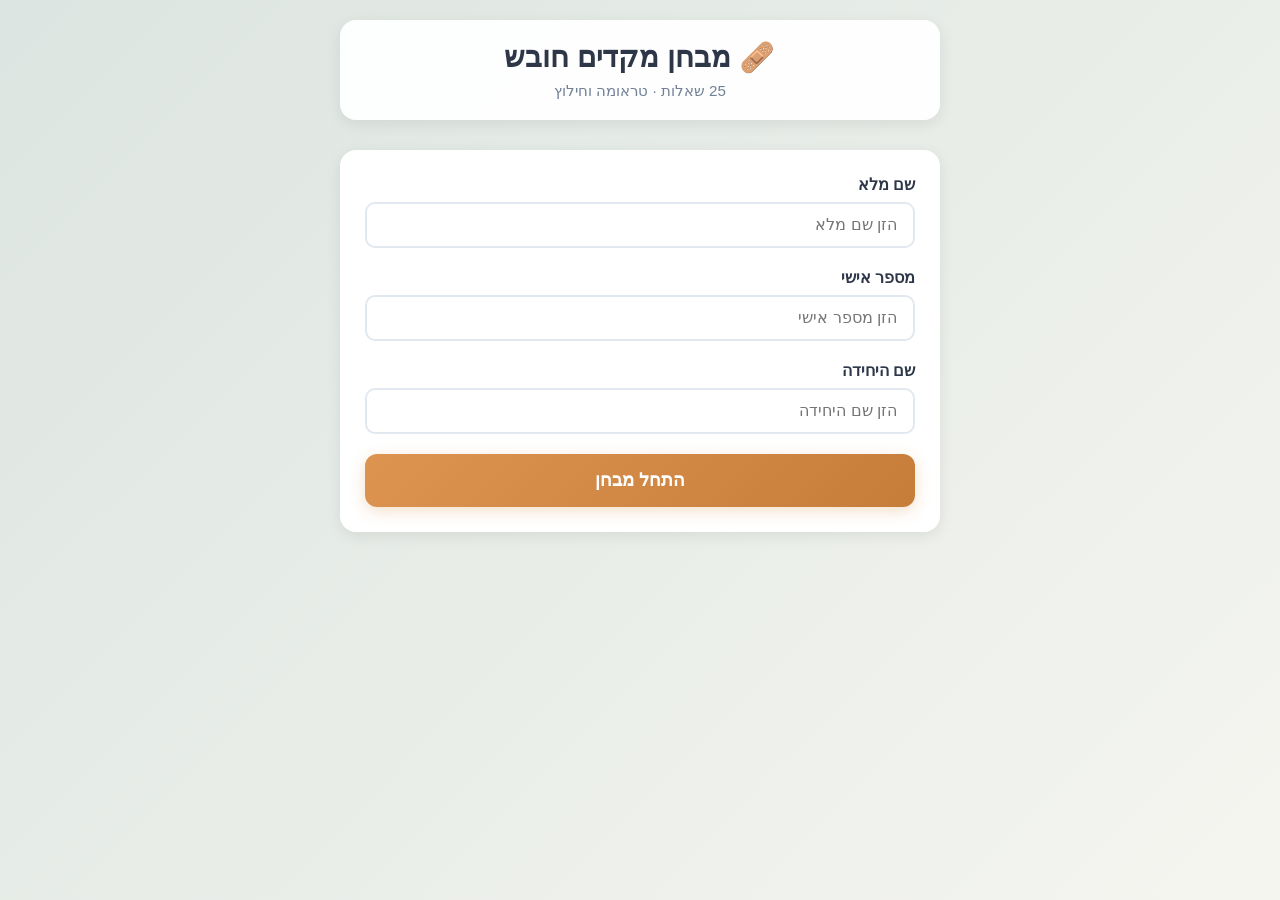
==== exam-hovesh-1.html @ 0d0296bc "Add files via upload" ====
<!DOCTYPE html>
<html lang="he" dir="rtl">
<head>
    <meta charset="UTF-8">
    <meta name="viewport" content="width=device-width, initial-scale=1.0, maximum-scale=1.0, user-scalable=no">

    <!-- Security Headers -->
    <meta http-equiv="X-Frame-Options" content="DENY">
    <meta http-equiv="X-Content-Type-Options" content="nosniff">
    <meta http-equiv="Referrer-Policy" content="strict-origin-when-cross-origin">
    <meta http-equiv="Permissions-Policy" content="geolocation=(), microphone=(), camera=()">
    <meta http-equiv="Content-Security-Policy" content="default-src 'self'; script-src 'self' 'unsafe-inline' https://script.google.com https://script.googleusercontent.com; style-src 'self' 'unsafe-inline' https://fonts.googleapis.com; font-src 'self' https://fonts.gstatic.com; img-src 'self' data: https:; connect-src 'self' https://*.google.com https://*.googleusercontent.com https://script.google.com https://script.googleusercontent.com;">

    <title>מבחן מקדים חובש</title>
    
    <link href="https://fonts.googleapis.com/css2?family=Rubik:wght@400;500;600;700&display=swap" rel="stylesheet">
    
    <style>
        * {
            margin: 0;
            padding: 0;
            box-sizing: border-box;
        }

        body {
            font-family: 'Rubik', sans-serif;
            background: linear-gradient(135deg, #DCE5E1 0%, #f5f5f0 100%);
            min-height: 100vh;
            direction: rtl;
            padding: 20px 16px 40px;
        }

        .container {
            max-width: 600px;
            margin: 0 auto;
        }

        .header {
            text-align: center;
            margin-bottom: 30px;
            padding: 20px;
            background: rgba(255, 255, 255, 0.95);
            border-radius: 16px;
            box-shadow: 0 4px 15px rgba(0, 0, 0, 0.08);
        }

        .header h1 {
            font-size: 1.8rem;
            color: #2d3748;
            margin-bottom: 8px;
        }

        .header p {
            color: #718096;
            font-size: 0.95rem;
        }

        .info-form {
            background: white;
            padding: 25px;
            border-radius: 16px;
            box-shadow: 0 4px 15px rgba(0, 0, 0, 0.08);
            margin-bottom: 20px;
        }

        .form-group {
            margin-bottom: 20px;
        }

        .form-group label {
            display: block;
            font-weight: 600;
            color: #2d3748;
            margin-bottom: 8px;
        }

        .form-group input {
            width: 100%;
            padding: 12px 16px;
            border: 2px solid #e2e8f0;
            border-radius: 10px;
            font-family: 'Rubik', sans-serif;
            font-size: 1rem;
            transition: all 0.3s ease;
        }

        .form-group input:focus {
            outline: none;
            border-color: #DC9450;
        }

        .start-btn {
            width: 100%;
            padding: 16px;
            background: linear-gradient(135deg, #DC9450 0%, #c77d3a 100%);
            color: white;
            border: none;
            border-radius: 12px;
            font-family: 'Rubik', sans-serif;
            font-size: 1.1rem;
            font-weight: 600;
            cursor: pointer;
            box-shadow: 0 4px 15px rgba(220, 148, 80, 0.3);
            transition: all 0.3s ease;
        }

        .start-btn:active:not(:disabled) {
            transform: scale(0.98);
        }

        .start-btn:disabled {
            background: #ccc;
            cursor: not-allowed;
            opacity: 0.7;
        }

        .loading {
            text-align: center;
            padding: 40px;
            color: #718096;
        }

        .loading-spinner {
            display: inline-block;
            width: 40px;
            height: 40px;
            border: 4px solid #f3f3f3;
            border-top: 4px solid #DC9450;
            border-radius: 50%;
            animation: spin 1s linear infinite;
            margin-bottom: 15px;
        }

        @keyframes spin {
            0% { transform: rotate(0deg); }
            100% { transform: rotate(360deg); }
        }

        .question-card {
            background: white;
            padding: 25px;
            border-radius: 16px;
            box-shadow: 0 4px 15px rgba(0, 0, 0, 0.08);
            margin-bottom: 20px;
            transition: all 0.3s ease;
        }

        .question-card.submitted {
            pointer-events: none;
        }

        .question-number {
            color: #DC9450;
            font-weight: 700;
            font-size: 0.9rem;
            margin-bottom: 12px;
        }

        .question-text {
            font-size: 1.1rem;
            font-weight: 600;
            color: #2d3748;
            margin-bottom: 8px;
            line-height: 1.6;
        }

        .question-tag {
            font-size: 0.7rem;
            color: #a0aec0;
            font-weight: 500;
            text-align: right;
            margin-bottom: 16px;
            letter-spacing: 0.5px;
        }

        .answer-option {
            background: #f7fafc;
            padding: 16px;
            border-radius: 12px;
            margin-bottom: 12px;
            cursor: pointer;
            border: 2px solid transparent;
            transition: all 0.3s ease;
        }

        .answer-option:active {
            transform: scale(0.98);
        }

        .answer-option.selected {
            background: rgba(220, 148, 80, 0.1);
            border-color: #DC9450;
        }

        .answer-option.correct {
            background: rgba(16, 185, 129, 0.15);
            border-color: #10b981;
            border-width: 3px;
        }

        .answer-option.incorrect {
            background: rgba(239, 68, 68, 0.15);
            border-color: #ef4444;
            border-width: 3px;
        }

        .answer-option input {
            margin-left: 12px;
        }

        .answer-option label {
            cursor: pointer;
            display: flex;
            align-items: center;
            font-size: 1rem;
        }

        .submit-btn {
            width: 100%;
            padding: 18px;
            background: linear-gradient(135deg, #10b981 0%, #059669 100%);
            color: white;
            border: none;
            border-radius: 12px;
            font-family: 'Rubik', sans-serif;
            font-size: 1.2rem;
            font-weight: 700;
            cursor: pointer;
            box-shadow: 0 4px 15px rgba(16, 185, 129, 0.3);
            transition: all 0.3s ease;
            margin-top: 20px;
            display: flex;
            align-items: center;
            justify-content: center;
            gap: 10px;
        }

        .submit-btn:active:not(:disabled) {
            transform: scale(0.98);
        }

        .submit-btn:disabled {
            background: #ccc;
            cursor: not-allowed;
            opacity: 0.7;
        }

        .submit-btn.success {
            background: linear-gradient(135deg, #10b981 0%, #059669 100%);
        }

        .btn-spinner {
            width: 20px;
            height: 20px;
            border: 3px solid rgba(255, 255, 255, 0.3);
            border-top: 3px solid white;
            border-radius: 50%;
            animation: spin 0.8s linear infinite;
        }

        @keyframes spin {
            0% { transform: rotate(0deg); }
            100% { transform: rotate(360deg); }
        }

        .progress-bar {
            background: white;
            padding: 15px 20px;
            border-radius: 12px;
            box-shadow: 0 2px 10px rgba(0, 0, 0, 0.06);
            margin-bottom: 20px;
            position: sticky;
            top: 20px;
            z-index: 100;
            display: flex;
            align-items: center;
            gap: 15px;
        }

        .back-home-btn {
            background: rgba(220, 148, 80, 0.15);
            border: 2px solid #DC9450;
            padding: 8px 16px;
            border-radius: 10px;
            font-family: 'Rubik', sans-serif;
            font-size: 0.9rem;
            font-weight: 600;
            color: #DC9450;
            cursor: pointer;
            transition: all 0.3s ease;
            white-space: nowrap;
            display: none;
        }

        .back-home-btn:active {
            transform: scale(0.95);
            background: rgba(220, 148, 80, 0.25);
        }

        .back-home-btn.show {
            display: block;
        }

        .progress-info {
            flex: 1;
            min-width: 0;
        }

        .progress-text {
            font-size: 0.9rem;
            color: #718096;
            margin-bottom: 8px;
        }

        .progress-fill {
            height: 8px;
            background: #e2e8f0;
            border-radius: 10px;
            overflow: hidden;
        }

        .progress-fill-bar {
            height: 100%;
            background: linear-gradient(135deg, #DC9450 0%, #c77d3a 100%);
            transition: width 0.3s ease;
        }

        .success-message {
            background: white;
            padding: 40px 25px;
            border-radius: 16px;
            box-shadow: 0 4px 15px rgba(0, 0, 0, 0.08);
            text-align: center;
        }

        .success-icon {
            font-size: 4rem;
            margin-bottom: 20px;
        }

        .success-message h2 {
            color: #2d3748;
            font-size: 1.6rem;
            margin-bottom: 10px;
        }

        .success-message p {
            color: #718096;
            font-size: 1rem;
            margin-bottom: 25px;
        }

        .home-link {
            display: inline-block;
            padding: 14px 30px;
            background: #DC9450;
            color: white;
            text-decoration: none;
            border-radius: 10px;
            font-weight: 600;
        }

        #exam-form { display: none; }
        #success-screen { display: none; }
    </style>
</head>
<body>
    <div class="container">
        <!-- מסך פרטים אישיים -->
        <div id="info-screen">
            <div class="header">
                <h1>🩹 מבחן מקדים חובש</h1>
                <p>25 שאלות · טראומה וחילוץ</p>
            </div>

            <div class="info-form">
                <div class="form-group">
                    <label>שם מלא</label>
                    <input type="text" id="student-name" placeholder="הזן שם מלא">
                </div>

                <div class="form-group">
                    <label>מספר אישי</label>
                    <input type="text" id="student-id" placeholder="הזן מספר אישי">
                </div>

                <div class="form-group">
                    <label>שם היחידה</label>
                    <input type="text" id="student-unit" placeholder="הזן שם היחידה">
                </div>

                <button class="start-btn" id="start-btn" onclick="startExam()">התחל מבחן</button>
            </div>
        </div>

        <!-- מסך המבחן -->
        <div id="exam-form">
            <div class="progress-bar">
                <button class="back-home-btn" id="back-home-btn" onclick="goHome()">🏠 חזור לתפריט</button>
                <div class="progress-info">
                    <div class="progress-text">התקדמות: <span id="progress-num">0/25</span></div>
                    <div class="progress-fill">
                        <div class="progress-fill-bar" id="progress-bar"></div>
                    </div>
                </div>
            </div>

            <div id="questions-container"></div>

            <button class="submit-btn" id="submit-btn" onclick="submitExam()" disabled>
                <span id="submit-text">שלח מבחן (ענה על כל השאלות)</span>
            </button>
        </div>

        <!-- מסך הצלחה -->
        <div id="success-screen"></div>

        <!-- מסך טעינה -->
        <div id="loading-screen" class="loading" style="display: none;">
            <div class="loading-spinner"></div>
            <p>טוען שאלות...</p>
        </div>
    </div>

    <script>
        // ⚙️ קונפיגורציה למבחן - מבחן פתיחה חובש
        const EXAM_CONFIG = {
            name: 'מבחן פתיחה חובש',
            sheet: 'exam_hovesh_1'
        };

        // 🔗 Apps Script URLs
        const SCRIPT_URL = 'https://script.google.com/macros/s/AKfycbyBNcJzP2AIhXbVwYj-oDLmw_w0EPfPIqEuaX_rIsNj1ElMBgd30Fw2EHQ7hHubIIEw8g/exec?sheet=' + EXAM_CONFIG.sheet;
        const RESULTS_URL = 'https://script.google.com/macros/s/AKfycbzQ-px5HcK3nivAJwrHoRTDinTH7XthjXQQ5RQCiyi2nsL9GMnbZ-US_xljbTF7WmAe/exec';

        // 🔗 Apps Script URL לסטטיסטיקות (קובץ נפרד)
        const STATISTICS_URL = 'https://script.google.com/macros/s/AKfycbwId2JjtTY3swtq80B8MUsJ_CrPQPzWKHL5l1zj8cAX2185dc9r4o-aClPRKOeGXuVUSQ/exec';

        let examQuestions = [];
        let answers = {};

        // פונקציה לערבוב מערך (Fisher-Yates shuffle)
        function shuffleArray(array) {
            const arr = [...array];
            for (let i = arr.length - 1; i > 0; i--) {
                const j = Math.floor(Math.random() * (i + 1));
                [arr[i], arr[j]] = [arr[j], arr[i]];
            }
            return arr;
        }

        // פונקציה לערבוב תשובות בכל שאלה
        function shuffleAnswers(questions) {
            return questions.map(q => {
                // יצירת מערך של התשובות עם האינדקס המקורי
                const answers = [
                    { text: q.answer1, originalIndex: 1 },
                    { text: q.answer2, originalIndex: 2 },
                    { text: q.answer3, originalIndex: 3 },
                    { text: q.answer4, originalIndex: 4 }
                ];

                // ערבוב התשובות
                const shuffledAnswers = shuffleArray(answers);

                // מציאת האינדקס החדש של התשובה הנכונה
                const newCorrectIndex = shuffledAnswers.findIndex(
                    a => a.originalIndex === q.correct
                ) + 1;

                return {
                    ...q,
                    answer1: shuffledAnswers[0].text,
                    answer2: shuffledAnswers[1].text,
                    answer3: shuffledAnswers[2].text,
                    answer4: shuffledAnswers[3].text,
                    correct: newCorrectIndex
                };
            });
        }

        // טעינת שאלות מ-Google Sheets דרך Apps Script
        async function loadQuestions() {
            try {
                console.log('📡 טוען שאלות מ-' + EXAM_CONFIG.sheet);
                const response = await fetch(SCRIPT_URL);
                const data = await response.json();

                if (!data.success) {
                    throw new Error(data.error || 'שגיאה בטעינת נתונים');
                }

                examQuestions = data.questions.filter(q =>
                    q.question &&
                    q.question.toString().trim() !== '' &&
                    q.topic &&
                    q.difficulty
                );

                console.log('✅ נטענו ' + examQuestions.length + ' שאלות מהגיליון');

                if (examQuestions.length !== 25) {
                    throw new Error(`נדרשות בדיוק 25 שאלות בגיליון, נמצאו ${examQuestions.length}`);
                }

                // ערבוב תשובות ושאלות
                examQuestions = shuffleAnswers(examQuestions);
                examQuestions = shuffleArray(examQuestions);

                console.log('🔀 השאלות והתשובות עורבבו');
            } catch (error) {
                console.error('❌ שגיאה בטעינת שאלות:', error);
                throw error;
            }
        }


        // התחלת מבחן
        async function startExam() {
            const name = document.getElementById('student-name').value.trim();
            const id = document.getElementById('student-id').value.trim();
            const unit = document.getElementById('student-unit').value.trim();

            if (!name || !id || !unit) {
                alert('אנא מלא את כל השדות');
                return;
            }

            // השבתת כפתור ההתחלה
            const startBtn = document.getElementById('start-btn');
            startBtn.disabled = true;
            startBtn.textContent = 'טוען שאלות...';

            try {
                await loadQuestions();
                displayQuestions();

                // מעבר למסך המבחן
                document.getElementById('info-screen').style.display = 'none';
                document.getElementById('exam-form').style.display = 'block';
            } catch (error) {
                console.error('שגיאה:', error);
                alert('שגיאה בטעינת המבחן: ' + error.message);
                
                // החזרת הכפתור למצב תקין
                startBtn.disabled = false;
                startBtn.textContent = 'התחל מבחן';
            }
        }

        // הצגת שאלות
        function displayQuestions() {
            const container = document.getElementById('questions-container');
            container.innerHTML = '';

            examQuestions.forEach((q, index) => {
                const card = document.createElement('div');
                card.className = 'question-card';

                // המרת difficulty לאות (Easy → E, Medium → M, Hard → H)
                const difficultyTag = q.difficulty ? q.difficulty.charAt(0).toUpperCase() : '';
                // המרת topic לאות (trauma → T, rescue → R)
                const topicTag = q.topic === 'trauma' ? 'T' : 'R';

                card.innerHTML = `
                    <div class="question-number">שאלה ${index + 1} מתוך 25</div>
                    <div class="question-text">${q.question}</div>
                    <div class="question-tag">${topicTag} | ${difficultyTag}</div>

                    <div class="answer-option" onclick="selectAnswer(${index}, 1)">
                        <label>
                            <input type="radio" name="q${index}" value="1">
                            ${q.answer1}
                        </label>
                    </div>

                    <div class="answer-option" onclick="selectAnswer(${index}, 2)">
                        <label>
                            <input type="radio" name="q${index}" value="2">
                            ${q.answer2}
                        </label>
                    </div>

                    <div class="answer-option" onclick="selectAnswer(${index}, 3)">
                        <label>
                            <input type="radio" name="q${index}" value="3">
                            ${q.answer3}
                        </label>
                    </div>

                    <div class="answer-option" onclick="selectAnswer(${index}, 4)">
                        <label>
                            <input type="radio" name="q${index}" value="4">
                            ${q.answer4}
                        </label>
                    </div>
                `;
                container.appendChild(card);
            });
        }

        // בחירת תשובה
        function selectAnswer(questionIndex, answerNum) {
            answers[questionIndex] = answerNum;
            
            const card = document.querySelectorAll('.question-card')[questionIndex];
            card.querySelectorAll('.answer-option').forEach(opt => {
                opt.classList.remove('selected');
            });
            card.querySelectorAll('.answer-option')[answerNum - 1].classList.add('selected');
            card.querySelector(`input[value="${answerNum}"]`).checked = true;

            updateProgress();
        }

        // עדכון פרוגרס
        function updateProgress() {
            const answered = Object.keys(answers).length;
            document.getElementById('progress-num').textContent = `${answered}/25`;
            document.getElementById('progress-bar').style.width = `${(answered / 25) * 100}%`;

            // הפעלה/השבתה של כפתור השליחה
            const submitBtn = document.getElementById('submit-btn');
            const submitText = document.getElementById('submit-text');

            if (answered === 25) {
                submitBtn.disabled = false;
                submitText.textContent = 'שלח מבחן';
            } else {
                submitBtn.disabled = true;
                submitText.textContent = `שלח מבחן (${25 - answered} שאלות נותרו)`;
            }
        }

        // שליחת מבחן
        async function submitExam() {
            // בדיקה שענה על כל השאלות
            if (Object.keys(answers).length < 25) {
                // מציאת השאלה הראשונה שלא נענתה
                for (let i = 0; i < 25; i++) {
                    if (!answers[i]) {
                        const cards = document.querySelectorAll('.question-card');
                        const unansweredCard = cards[i];
                        
                        // גלילה לשאלה
                        unansweredCard.scrollIntoView({ behavior: 'smooth', block: 'center' });
                        
                        // הדגשה זמנית
                        unansweredCard.style.border = '3px solid #ef4444';
                        unansweredCard.style.boxShadow = '0 0 20px rgba(239, 68, 68, 0.5)';
                        
                        setTimeout(() => {
                            unansweredCard.style.border = '';
                            unansweredCard.style.boxShadow = '0 4px 15px rgba(0, 0, 0, 0.08)';
                        }, 2000);
                        
                        alert(`אנא ענה על שאלה ${i + 1} לפני שליחת המבחן`);
                        return;
                    }
                }
            }

            // השבתת כפתור השליחה והוספת אנימציית טעינה
            const submitBtn = document.getElementById('submit-btn');
            const submitText = document.getElementById('submit-text');
            submitBtn.disabled = true;
            submitText.innerHTML = '<div class="btn-spinner"></div> שולח מבחן...';

            // חישוב ציון לפי topic
            let traumaCorrect = 0;
            let rescueCorrect = 0;
            let traumaTotal = 0;
            let rescueTotal = 0;

            examQuestions.forEach((q, index) => {
                if (q.topic === 'trauma') {
                    traumaTotal++;
                    if (answers[index] === q.correct) traumaCorrect++;
                } else if (q.topic === 'rescue') {
                    rescueTotal++;
                    if (answers[index] === q.correct) rescueCorrect++;
                }
            });

            const traumaScore = traumaTotal > 0 ? Math.round((traumaCorrect / traumaTotal) * 100) : 0;
            const rescueScore = rescueTotal > 0 ? Math.round((rescueCorrect / rescueTotal) * 100) : 0;
            const totalScore = Math.round(((traumaCorrect + rescueCorrect) / 25) * 100);

            console.log(`📊 טראומה: ${traumaCorrect}/${traumaTotal} (${traumaScore}%) | חילוץ: ${rescueCorrect}/${rescueTotal} (${rescueScore}%)`);

            // שליחה ל-Google Sheets - תוצאות אישיות
            const data = {
                timestamp: new Date().toLocaleString('he-IL', {
                    timeZone: 'Asia/Jerusalem',
                    year: 'numeric',
                    month: '2-digit',
                    day: '2-digit',
                    hour: '2-digit',
                    minute: '2-digit'
                }),
                name: document.getElementById('student-name').value,
                id: document.getElementById('student-id').value,
                unit: document.getElementById('student-unit').value,
                exam: EXAM_CONFIG.name,
                traumaScore: traumaScore,
                rescueScore: rescueScore,
                totalScore: totalScore,
                score: (traumaCorrect + rescueCorrect),
                total: 25
            };

            console.log('📤 נתונים שנשלחים ל-RESULTS_URL:', JSON.stringify(data, null, 2));
            console.log('🔗 RESULTS_URL:', RESULTS_URL);

            // הכנת נתוני סטטיסטיקות אנונימיים
            const statistics = examQuestions.map((q, index) => ({
                exam_name: EXAM_CONFIG.name,
                question_text: q.question,
                topic: q.topic,
                difficulty: q.difficulty,
                is_correct: answers[index] === q.correct
            }));

            try {
                // שליחת תוצאות אישיות
                await fetch(RESULTS_URL, {
                    method: 'POST',
                    mode: 'no-cors',
                    headers: {
                        'Content-Type': 'application/json'
                    },
                    body: JSON.stringify(data)
                });

                // שליחת סטטיסטיקות אנונימיות לקובץ נפרד
                await fetch(STATISTICS_URL, {
                    method: 'POST',
                    mode: 'no-cors',
                    headers: {
                        'Content-Type': 'application/json'
                    },
                    body: JSON.stringify({ statistics: statistics })
                });

                console.log('✅ המבחן והסטטיסטיקות נשלחו בהצלחה ל-Google Sheets');

                // הצגת תשובות נכונות ושגויות
                try {
                    showResults();
                } catch (resultsError) {
                    console.error('שגיאה בהצגת תוצאות:', resultsError);
                }

                // הצגת כפתור חזור לתפריט
                document.getElementById('back-home-btn').classList.add('show');

                // שינוי הכפתור להצלחה
                submitBtn.classList.add('success');
                submitText.innerHTML = '✓ המבחן הוגש בהצלחה! - ניתן לראות את התוצאות כעת';

                // גלילה לראש הדף
                window.scrollTo({ top: 0, behavior: 'smooth' });

            } catch (error) {
                console.error('שגיאה בשליחה:', error);
                alert('שגיאה בשליחת המבחן. אנא נסה שנית.');

                // החזרת הכפתור למצב תקין
                submitBtn.disabled = false;
                submitText.textContent = 'שלח מבחן';
            }
        }

        // הצגת תוצאות
        function showResults() {
            const cards = document.querySelectorAll('.question-card');
            console.log(`📊 מציג תוצאות עבור ${examQuestions.length} שאלות`);

            examQuestions.forEach((q, index) => {
                try {
                    const card = cards[index];
                    if (!card) {
                        console.error(`❌ לא נמצאה כרטיסייה עבור שאלה ${index + 1}`);
                        return;
                    }

                    card.classList.add('submitted');

                    const options = card.querySelectorAll('.answer-option');
                    if (options.length < 4) {
                        console.error(`❌ לא נמצאו מספיק אפשרויות עבור שאלה ${index + 1}`);
                        return;
                    }

                    const userAnswer = answers[index];
                    const correctAnswer = q.correct;

                    // סימון התשובה של המשתמש
                    if (userAnswer) {
                        if (userAnswer === correctAnswer) {
                            options[userAnswer - 1].classList.add('correct');
                        } else {
                            options[userAnswer - 1].classList.add('incorrect');
                            // סימון התשובה הנכונה גם
                            options[correctAnswer - 1].classList.add('correct');
                        }
                    } else {
                        // אם לא ענה - רק סימון התשובה הנכונה
                        options[correctAnswer - 1].classList.add('correct');
                    }

                    console.log(`✓ שאלה ${index + 1}: תשובת משתמש=${userAnswer}, תשובה נכונה=${correctAnswer}`);
                } catch (error) {
                    console.error(`❌ שגיאה בשאלה ${index + 1}:`, error);
                }
            });

            console.log('✅ סיום הצגת תוצאות');
        }

        function goHome() {
            window.location.href = 'index.html';
        }
    </script>
</body>
</html>
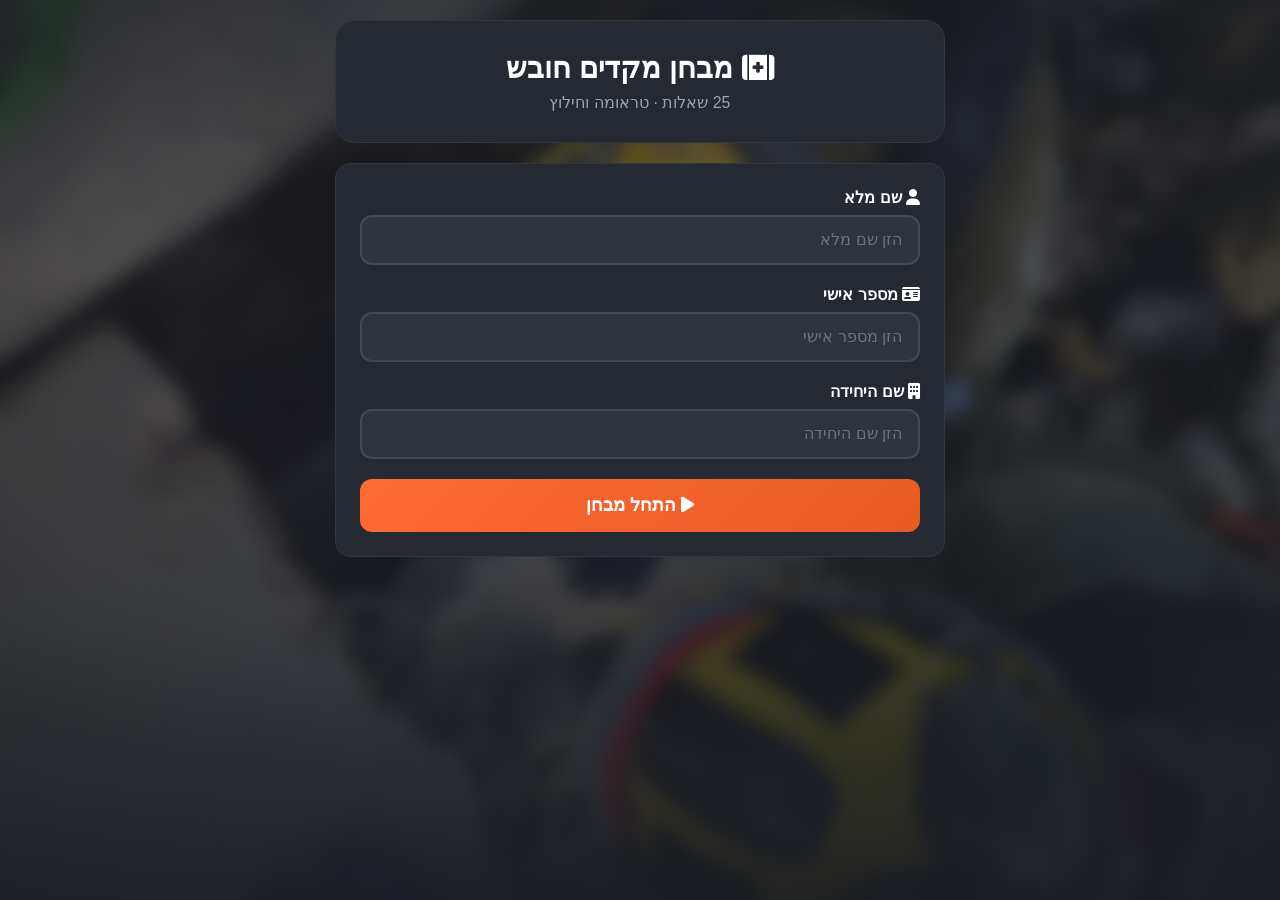
==== commit 6c6d20f2: "Add files via upload" ====
--- a/exam-hovesh-1.html
+++ b/exam-hovesh-1.html
@@ -3,230 +3,283 @@
 <head>
     <meta charset="UTF-8">
     <meta name="viewport" content="width=device-width, initial-scale=1.0, maximum-scale=1.0, user-scalable=no">
-
-    <!-- Security Headers -->
+    <meta name="apple-mobile-web-app-capable" content="yes">
+    <meta name="mobile-web-app-capable" content="yes">
+
     <meta http-equiv="X-Frame-Options" content="DENY">
     <meta http-equiv="X-Content-Type-Options" content="nosniff">
     <meta http-equiv="Referrer-Policy" content="strict-origin-when-cross-origin">
     <meta http-equiv="Permissions-Policy" content="geolocation=(), microphone=(), camera=()">
-    <meta http-equiv="Content-Security-Policy" content="default-src 'self'; script-src 'self' 'unsafe-inline' https://script.google.com https://script.googleusercontent.com; style-src 'self' 'unsafe-inline' https://fonts.googleapis.com; font-src 'self' https://fonts.gstatic.com; img-src 'self' data: https:; connect-src 'self' https://*.google.com https://*.googleusercontent.com https://script.google.com https://script.googleusercontent.com;">
-
-    <title>מבחן מקדים חובש</title>
-    
-    <link href="https://fonts.googleapis.com/css2?family=Rubik:wght@400;500;600;700&display=swap" rel="stylesheet">
-    
+    <meta http-equiv="Content-Security-Policy" content="default-src 'self'; script-src 'self' 'unsafe-inline' https://script.google.com https://script.googleusercontent.com; style-src 'self' 'unsafe-inline' https://fonts.googleapis.com https://cdnjs.cloudflare.com; font-src 'self' https://fonts.gstatic.com https://cdnjs.cloudflare.com; img-src 'self' data: https:; connect-src 'self' https://*.google.com https://*.googleusercontent.com https://script.google.com https://script.googleusercontent.com;">
+
+    <!-- Description & Icons -->
+    <meta name="description" content="מערכת למידה רפואית - מדור רפואה, פיקוד העורף">
+    <link rel="icon" type="image/png" href="Assets/logo1.PNG">
+    <link rel="apple-touch-icon" href="Assets/logo1.PNG">
+    <meta name="theme-color" content="#1a1d23">
+    <meta name="apple-mobile-web-app-title" content="מדור רפואה">
+
+    <title>מבחן מקדים חובש | מדור רפואה</title>
+
+    <link rel="preconnect" href="https://fonts.googleapis.com">
+    <link rel="preconnect" href="https://fonts.gstatic.com" crossorigin>
+    <link href="https://fonts.googleapis.com/css2?family=Heebo:wght@400;500;600;700;800;900&display=swap" rel="stylesheet">
+    <link rel="stylesheet" href="https://cdnjs.cloudflare.com/ajax/libs/font-awesome/6.4.0/css/all.min.css" crossorigin="anonymous" referrerpolicy="no-referrer">
+
+    <!-- Theme System -->
+    <link rel="stylesheet" href="theme.css">
+    <script src="theme.js"></script>
+
     <style>
-        * {
-            margin: 0;
-            padding: 0;
-            box-sizing: border-box;
-        }
+        :root {
+            --orange-primary: #FF6B35;
+            --orange-bright: #FF8C42;
+            --orange-dark: #E85A24;
+            --orange-glow: rgba(255, 107, 53, 0.4);
+            --charcoal: #1a1d23;
+            --charcoal-light: #252931;
+            --charcoal-lighter: #2f343d;
+            --text-primary: #ffffff;
+            --text-secondary: #9ca3af;
+            --text-muted: #6b7280;
+            --border-subtle: rgba(255, 255, 255, 0.06);
+            --border-light: rgba(255, 255, 255, 0.1);
+            --success: #10b981;
+            --error: #ef4444;
+        }
+
+        * { margin: 0; padding: 0; box-sizing: border-box; -webkit-tap-highlight-color: transparent; }
 
         body {
-            font-family: 'Rubik', sans-serif;
-            background: linear-gradient(135deg, #DCE5E1 0%, #f5f5f0 100%);
+            font-family: 'Heebo', sans-serif;
+            background: var(--charcoal);
             min-height: 100vh;
             direction: rtl;
-            padding: 20px 16px 40px;
-        }
-
-        .container {
-            max-width: 600px;
-            margin: 0 auto;
-        }
-
-        .header {
+            overflow-x: hidden;
+            color: var(--text-primary);
+        }
+
+        .bg-image { position: fixed; inset: 0; background: url('Assets/background.JPEG') center center / cover no-repeat; z-index: 0; }
+        .bg-overlay { position: fixed; inset: 0; background: linear-gradient(180deg, rgba(26, 29, 35, 0.75) 0%, rgba(26, 29, 35, 0.65) 30%, rgba(26, 29, 35, 0.8) 70%, rgba(26, 29, 35, 0.95) 100%), linear-gradient(135deg, rgba(255, 107, 53, 0.08) 0%, transparent 50%); z-index: 1; }
+        .bg-vignette { position: fixed; inset: 0; background: radial-gradient(ellipse at center, transparent 40%, rgba(26, 29, 35, 0.6) 100%); z-index: 2; pointer-events: none; }
+
+        .main-container { position: relative; z-index: 10; min-height: 100vh; max-width: 650px; margin: 0 auto; padding: 20px; }
+
+        /* Info Screen */
+        .info-header {
             text-align: center;
-            margin-bottom: 30px;
-            padding: 20px;
-            background: rgba(255, 255, 255, 0.95);
+            padding: 30px 20px;
+            background: var(--charcoal-light);
+            border: 1px solid var(--border-subtle);
+            border-radius: 20px;
+            margin-bottom: 20px;
+            animation: fadeSlideUp 0.5s ease-out;
+        }
+
+        .info-header h1 {
+            font-size: 1.8rem;
+            font-weight: 800;
+            color: var(--text-primary);
+            margin-bottom: 8px;
+        }
+
+        .info-header p {
+            color: var(--text-secondary);
+            font-size: 1rem;
+        }
+
+        .info-form {
+            background: var(--charcoal-light);
+            border: 1px solid var(--border-subtle);
             border-radius: 16px;
-            box-shadow: 0 4px 15px rgba(0, 0, 0, 0.08);
-        }
-
-        .header h1 {
-            font-size: 1.8rem;
-            color: #2d3748;
-            margin-bottom: 8px;
-        }
-
-        .header p {
-            color: #718096;
-            font-size: 0.95rem;
-        }
-
-        .info-form {
-            background: white;
-            padding: 25px;
-            border-radius: 16px;
-            box-shadow: 0 4px 15px rgba(0, 0, 0, 0.08);
-            margin-bottom: 20px;
-        }
-
-        .form-group {
-            margin-bottom: 20px;
-        }
+            padding: 24px;
+            animation: fadeSlideUp 0.5s ease-out 0.1s backwards;
+        }
+
+        .form-group { margin-bottom: 20px; }
 
         .form-group label {
             display: block;
             font-weight: 600;
-            color: #2d3748;
+            color: var(--text-primary);
             margin-bottom: 8px;
         }
 
         .form-group input {
             width: 100%;
-            padding: 12px 16px;
-            border: 2px solid #e2e8f0;
-            border-radius: 10px;
-            font-family: 'Rubik', sans-serif;
+            padding: 14px 16px;
+            background: var(--charcoal-lighter);
+            border: 2px solid var(--border-light);
+            border-radius: 12px;
+            font-family: 'Heebo', sans-serif;
             font-size: 1rem;
+            color: var(--text-primary);
             transition: all 0.3s ease;
         }
 
-        .form-group input:focus {
-            outline: none;
-            border-color: #DC9450;
-        }
+        .form-group input::placeholder { color: var(--text-muted); }
+        .form-group input:focus { outline: none; border-color: var(--orange-primary); }
 
         .start-btn {
             width: 100%;
             padding: 16px;
-            background: linear-gradient(135deg, #DC9450 0%, #c77d3a 100%);
+            background: linear-gradient(135deg, var(--orange-primary), var(--orange-dark));
             color: white;
             border: none;
             border-radius: 12px;
-            font-family: 'Rubik', sans-serif;
+            font-family: 'Heebo', sans-serif;
             font-size: 1.1rem;
+            font-weight: 700;
+            cursor: pointer;
+            transition: all 0.3s ease;
+        }
+
+        .start-btn:hover { transform: translateY(-2px); box-shadow: 0 10px 30px var(--orange-glow); }
+        .start-btn:disabled { background: var(--charcoal-lighter); cursor: not-allowed; opacity: 0.6; }
+
+        /* Progress Bar */
+        .progress-section {
+            background: var(--charcoal-light);
+            border: 1px solid var(--border-subtle);
+            border-radius: 14px;
+            padding: 16px 20px;
+            margin-bottom: 20px;
+            position: sticky;
+            top: 10px;
+            z-index: 100;
+            backdrop-filter: blur(10px);
+            display: flex;
+            align-items: center;
+            gap: 15px;
+        }
+
+        .back-home-btn {
+            background: rgba(255, 107, 53, 0.15);
+            border: 2px solid var(--orange-primary);
+            padding: 8px 14px;
+            border-radius: 10px;
+            font-family: 'Heebo', sans-serif;
+            font-size: 0.85rem;
             font-weight: 600;
+            color: var(--orange-primary);
             cursor: pointer;
-            box-shadow: 0 4px 15px rgba(220, 148, 80, 0.3);
             transition: all 0.3s ease;
-        }
-
-        .start-btn:active:not(:disabled) {
-            transform: scale(0.98);
-        }
-
-        .start-btn:disabled {
-            background: #ccc;
-            cursor: not-allowed;
-            opacity: 0.7;
-        }
-
-        .loading {
-            text-align: center;
-            padding: 40px;
-            color: #718096;
-        }
-
-        .loading-spinner {
-            display: inline-block;
-            width: 40px;
-            height: 40px;
-            border: 4px solid #f3f3f3;
-            border-top: 4px solid #DC9450;
-            border-radius: 50%;
-            animation: spin 1s linear infinite;
-            margin-bottom: 15px;
-        }
-
-        @keyframes spin {
-            0% { transform: rotate(0deg); }
-            100% { transform: rotate(360deg); }
-        }
-
+            white-space: nowrap;
+            display: none;
+        }
+
+        .back-home-btn.show { display: flex; align-items: center; gap: 6px; }
+        .back-home-btn:hover { background: rgba(255, 107, 53, 0.25); }
+
+        .progress-info { flex: 1; min-width: 0; }
+        .progress-text { font-size: 0.9rem; color: var(--text-secondary); margin-bottom: 8px; }
+        .progress-text span { color: var(--orange-primary); font-weight: 600; }
+
+        .progress-fill {
+            height: 8px;
+            background: var(--charcoal-lighter);
+            border-radius: 10px;
+            overflow: hidden;
+        }
+
+        .progress-fill-bar {
+            height: 100%;
+            background: linear-gradient(90deg, var(--orange-primary), var(--orange-bright));
+            border-radius: 10px;
+            transition: width 0.3s ease;
+            box-shadow: 0 0 10px var(--orange-glow);
+        }
+
+        /* Question Card */
         .question-card {
-            background: white;
-            padding: 25px;
+            background: var(--charcoal-light);
+            border: 1px solid var(--border-subtle);
             border-radius: 16px;
-            box-shadow: 0 4px 15px rgba(0, 0, 0, 0.08);
-            margin-bottom: 20px;
+            padding: 24px;
+            margin-bottom: 16px;
             transition: all 0.3s ease;
-        }
-
-        .question-card.submitted {
-            pointer-events: none;
-        }
+            animation: fadeSlideUp 0.4s ease-out backwards;
+        }
+
+        .question-card.submitted { pointer-events: none; }
 
         .question-number {
-            color: #DC9450;
+            color: var(--orange-primary);
             font-weight: 700;
-            font-size: 0.9rem;
+            font-size: 0.85rem;
             margin-bottom: 12px;
+            text-transform: uppercase;
+            letter-spacing: 1px;
         }
 
         .question-text {
             font-size: 1.1rem;
             font-weight: 600;
-            color: #2d3748;
+            color: var(--text-primary);
             margin-bottom: 8px;
             line-height: 1.6;
         }
 
         .question-tag {
             font-size: 0.7rem;
-            color: #a0aec0;
+            color: var(--text-muted);
             font-weight: 500;
-            text-align: right;
             margin-bottom: 16px;
             letter-spacing: 0.5px;
         }
 
         .answer-option {
-            background: #f7fafc;
-            padding: 16px;
+            background: var(--charcoal-lighter);
+            padding: 14px 16px;
             border-radius: 12px;
-            margin-bottom: 12px;
+            margin-bottom: 10px;
             cursor: pointer;
-            border: 2px solid transparent;
+            border: 2px solid var(--border-light);
             transition: all 0.3s ease;
         }
 
-        .answer-option:active {
-            transform: scale(0.98);
-        }
+        .answer-option:hover { border-color: var(--orange-primary); background: rgba(255, 107, 53, 0.1); }
+        .answer-option:active { transform: scale(0.98); }
 
         .answer-option.selected {
-            background: rgba(220, 148, 80, 0.1);
-            border-color: #DC9450;
+            background: rgba(255, 107, 53, 0.15);
+            border-color: var(--orange-primary);
         }
 
         .answer-option.correct {
-            background: rgba(16, 185, 129, 0.15);
-            border-color: #10b981;
+            background: rgba(16, 185, 129, 0.2);
+            border-color: var(--success);
             border-width: 3px;
         }
 
         .answer-option.incorrect {
-            background: rgba(239, 68, 68, 0.15);
-            border-color: #ef4444;
+            background: rgba(239, 68, 68, 0.2);
+            border-color: var(--error);
             border-width: 3px;
         }
 
-        .answer-option input {
-            margin-left: 12px;
-        }
+        .answer-option input { margin-left: 10px; accent-color: var(--orange-primary); }
 
         .answer-option label {
             cursor: pointer;
             display: flex;
             align-items: center;
-            font-size: 1rem;
-        }
-
+            font-size: 0.95rem;
+            color: var(--text-primary);
+        }
+
+        /* Submit Button */
         .submit-btn {
             width: 100%;
             padding: 18px;
-            background: linear-gradient(135deg, #10b981 0%, #059669 100%);
+            background: linear-gradient(135deg, var(--success), #059669);
             color: white;
             border: none;
-            border-radius: 12px;
-            font-family: 'Rubik', sans-serif;
-            font-size: 1.2rem;
+            border-radius: 14px;
+            font-family: 'Heebo', sans-serif;
+            font-size: 1.15rem;
             font-weight: 700;
             cursor: pointer;
-            box-shadow: 0 4px 15px rgba(16, 185, 129, 0.3);
             transition: all 0.3s ease;
             margin-top: 20px;
             display: flex;
@@ -235,168 +288,97 @@
             gap: 10px;
         }
 
-        .submit-btn:active:not(:disabled) {
-            transform: scale(0.98);
-        }
-
-        .submit-btn:disabled {
-            background: #ccc;
-            cursor: not-allowed;
-            opacity: 0.7;
-        }
-
-        .submit-btn.success {
-            background: linear-gradient(135deg, #10b981 0%, #059669 100%);
-        }
+        .submit-btn:hover:not(:disabled) { transform: translateY(-2px); box-shadow: 0 10px 30px rgba(16, 185, 129, 0.3); }
+        .submit-btn:disabled { background: var(--charcoal-lighter); cursor: not-allowed; opacity: 0.6; }
+        .submit-btn.success { background: linear-gradient(135deg, var(--success), #059669); }
 
         .btn-spinner {
-            width: 20px;
-            height: 20px;
+            width: 20px; height: 20px;
             border: 3px solid rgba(255, 255, 255, 0.3);
             border-top: 3px solid white;
             border-radius: 50%;
             animation: spin 0.8s linear infinite;
         }
 
-        @keyframes spin {
-            0% { transform: rotate(0deg); }
-            100% { transform: rotate(360deg); }
-        }
-
-        .progress-bar {
-            background: white;
-            padding: 15px 20px;
-            border-radius: 12px;
-            box-shadow: 0 2px 10px rgba(0, 0, 0, 0.06);
-            margin-bottom: 20px;
-            position: sticky;
-            top: 20px;
-            z-index: 100;
-            display: flex;
-            align-items: center;
-            gap: 15px;
-        }
-
-        .back-home-btn {
-            background: rgba(220, 148, 80, 0.15);
-            border: 2px solid #DC9450;
-            padding: 8px 16px;
-            border-radius: 10px;
-            font-family: 'Rubik', sans-serif;
-            font-size: 0.9rem;
-            font-weight: 600;
-            color: #DC9450;
-            cursor: pointer;
-            transition: all 0.3s ease;
-            white-space: nowrap;
-            display: none;
-        }
-
-        .back-home-btn:active {
-            transform: scale(0.95);
-            background: rgba(220, 148, 80, 0.25);
-        }
-
-        .back-home-btn.show {
-            display: block;
-        }
-
-        .progress-info {
-            flex: 1;
-            min-width: 0;
-        }
-
-        .progress-text {
-            font-size: 0.9rem;
-            color: #718096;
-            margin-bottom: 8px;
-        }
-
-        .progress-fill {
-            height: 8px;
-            background: #e2e8f0;
-            border-radius: 10px;
-            overflow: hidden;
-        }
-
-        .progress-fill-bar {
-            height: 100%;
-            background: linear-gradient(135deg, #DC9450 0%, #c77d3a 100%);
-            transition: width 0.3s ease;
-        }
-
-        .success-message {
-            background: white;
-            padding: 40px 25px;
-            border-radius: 16px;
-            box-shadow: 0 4px 15px rgba(0, 0, 0, 0.08);
+        /* Loading Screen */
+        .loading-screen {
             text-align: center;
-        }
-
-        .success-icon {
-            font-size: 4rem;
-            margin-bottom: 20px;
-        }
-
-        .success-message h2 {
-            color: #2d3748;
-            font-size: 1.6rem;
-            margin-bottom: 10px;
-        }
-
-        .success-message p {
-            color: #718096;
-            font-size: 1rem;
-            margin-bottom: 25px;
-        }
-
-        .home-link {
-            display: inline-block;
-            padding: 14px 30px;
-            background: #DC9450;
-            color: white;
-            text-decoration: none;
-            border-radius: 10px;
-            font-weight: 600;
-        }
+            padding: 60px 20px;
+        }
+
+        .loading-spinner {
+            width: 50px; height: 50px;
+            border: 4px solid var(--charcoal-lighter);
+            border-top: 4px solid var(--orange-primary);
+            border-radius: 50%;
+            animation: spin 1s linear infinite;
+            margin: 0 auto 20px;
+        }
+
+        .loading-text { color: var(--text-secondary); font-size: 1rem; }
+
+        @keyframes spin { 0% { transform: rotate(0deg); } 100% { transform: rotate(360deg); } }
+        @keyframes fadeSlideUp { from { opacity: 0; transform: translateY(20px); } to { opacity: 1; transform: translateY(0); } }
 
         #exam-form { display: none; }
         #success-screen { display: none; }
+
+        @media (max-width: 500px) {
+            .main-container { padding: 16px; }
+            .info-header { padding: 24px 16px; }
+            .info-header h1 { font-size: 1.5rem; }
+            .info-form { padding: 20px; }
+            .question-card { padding: 20px; }
+            .question-text { font-size: 1rem; }
+            .answer-option { padding: 12px 14px; }
+            .progress-section { padding: 12px 16px; }
+        }
     </style>
 </head>
 <body>
-    <div class="container">
-        <!-- מסך פרטים אישיים -->
+    <div class="bg-image"></div>
+    <div class="bg-overlay"></div>
+    <div class="bg-vignette"></div>
+
+    <div class="main-container">
+        <!-- Info Screen -->
         <div id="info-screen">
-            <div class="header">
-                <h1>🩹 מבחן מקדים חובש</h1>
+            <div class="info-header">
+                <h1><i class="fas fa-first-aid"></i> מבחן מקדים חובש</h1>
                 <p>25 שאלות · טראומה וחילוץ</p>
             </div>
 
             <div class="info-form">
                 <div class="form-group">
-                    <label>שם מלא</label>
+                    <label><i class="fas fa-user"></i> שם מלא</label>
                     <input type="text" id="student-name" placeholder="הזן שם מלא">
                 </div>
 
                 <div class="form-group">
-                    <label>מספר אישי</label>
+                    <label><i class="fas fa-id-card"></i> מספר אישי</label>
                     <input type="text" id="student-id" placeholder="הזן מספר אישי">
                 </div>
 
                 <div class="form-group">
-                    <label>שם היחידה</label>
+                    <label><i class="fas fa-building"></i> שם היחידה</label>
                     <input type="text" id="student-unit" placeholder="הזן שם היחידה">
                 </div>
 
-                <button class="start-btn" id="start-btn" onclick="startExam()">התחל מבחן</button>
+                <button class="start-btn" id="start-btn" onclick="startExam()">
+                    <i class="fas fa-play"></i> התחל מבחן
+                </button>
             </div>
         </div>
 
-        <!-- מסך המבחן -->
+        <!-- Exam Screen -->
         <div id="exam-form">
-            <div class="progress-bar">
-                <button class="back-home-btn" id="back-home-btn" onclick="goHome()">🏠 חזור לתפריט</button>
+            <div class="progress-section">
+                <button class="back-home-btn" id="back-home-btn" onclick="goHome()">
+                    <i class="fas fa-home"></i> חזור לתפריט
+                </button>
+                <button class="theme-toggle" id="themeToggle" onclick="ThemeManager.toggle()" title="מצב תצוגה" style="margin-right: auto;">
+                    <i class="fas fa-sun"></i>
+                </button>
                 <div class="progress-info">
                     <div class="progress-text">התקדמות: <span id="progress-num">0/25</span></div>
                     <div class="progress-fill">
@@ -412,34 +394,29 @@
             </button>
         </div>
 
-        <!-- מסך הצלחה -->
+        <!-- Success Screen -->
         <div id="success-screen"></div>
 
-        <!-- מסך טעינה -->
-        <div id="loading-screen" class="loading" style="display: none;">
+        <!-- Loading Screen -->
+        <div id="loading-screen" class="loading-screen" style="display: none;">
             <div class="loading-spinner"></div>
-            <p>טוען שאלות...</p>
+            <p class="loading-text">טוען שאלות...</p>
         </div>
     </div>
 
     <script>
-        // ⚙️ קונפיגורציה למבחן - מבחן פתיחה חובש
         const EXAM_CONFIG = {
             name: 'מבחן פתיחה חובש',
             sheet: 'exam_hovesh_1'
         };
 
-        // 🔗 Apps Script URLs
         const SCRIPT_URL = 'https://script.google.com/macros/s/AKfycbyBNcJzP2AIhXbVwYj-oDLmw_w0EPfPIqEuaX_rIsNj1ElMBgd30Fw2EHQ7hHubIIEw8g/exec?sheet=' + EXAM_CONFIG.sheet;
         const RESULTS_URL = 'https://script.google.com/macros/s/AKfycbzQ-px5HcK3nivAJwrHoRTDinTH7XthjXQQ5RQCiyi2nsL9GMnbZ-US_xljbTF7WmAe/exec';
-
-        // 🔗 Apps Script URL לסטטיסטיקות (קובץ נפרד)
         const STATISTICS_URL = 'https://script.google.com/macros/s/AKfycbwId2JjtTY3swtq80B8MUsJ_CrPQPzWKHL5l1zj8cAX2185dc9r4o-aClPRKOeGXuVUSQ/exec';
 
         let examQuestions = [];
         let answers = {};
 
-        // פונקציה לערבוב מערך (Fisher-Yates shuffle)
         function shuffleArray(array) {
             const arr = [...array];
             for (let i = arr.length - 1; i > 0; i--) {
@@ -449,25 +426,16 @@
             return arr;
         }
 
-        // פונקציה לערבוב תשובות בכל שאלה
         function shuffleAnswers(questions) {
             return questions.map(q => {
-                // יצירת מערך של התשובות עם האינדקס המקורי
                 const answers = [
                     { text: q.answer1, originalIndex: 1 },
                     { text: q.answer2, originalIndex: 2 },
                     { text: q.answer3, originalIndex: 3 },
                     { text: q.answer4, originalIndex: 4 }
                 ];
-
-                // ערבוב התשובות
                 const shuffledAnswers = shuffleArray(answers);
-
-                // מציאת האינדקס החדש של התשובה הנכונה
-                const newCorrectIndex = shuffledAnswers.findIndex(
-                    a => a.originalIndex === q.correct
-                ) + 1;
-
+                const newCorrectIndex = shuffledAnswers.findIndex(a => a.originalIndex === q.correct) + 1;
                 return {
                     ...q,
                     answer1: shuffledAnswers[0].text,
@@ -479,43 +447,30 @@
             });
         }
 
-        // טעינת שאלות מ-Google Sheets דרך Apps Script
         async function loadQuestions() {
             try {
-                console.log('📡 טוען שאלות מ-' + EXAM_CONFIG.sheet);
                 const response = await fetch(SCRIPT_URL);
                 const data = await response.json();
-
-                if (!data.success) {
-                    throw new Error(data.error || 'שגיאה בטעינת נתונים');
+                if (!data.success) throw new Error(data.error || 'Error loading');
+
+                examQuestions = data.questions.filter(q =>
+                    q.question && q.question.toString().trim() !== '' &&
+                    q.topic && q.difficulty && q.correct &&
+                    parseInt(q.correct) >= 1 && parseInt(q.correct) <= 4
+                );
+
+                if (examQuestions.length !== 25) {
+                    throw new Error(`נדרשות בדיוק 25 שאלות, נמצאו ${examQuestions.length}`);
                 }
 
-                examQuestions = data.questions.filter(q =>
-                    q.question &&
-                    q.question.toString().trim() !== '' &&
-                    q.topic &&
-                    q.difficulty
-                );
-
-                console.log('✅ נטענו ' + examQuestions.length + ' שאלות מהגיליון');
-
-                if (examQuestions.length !== 25) {
-                    throw new Error(`נדרשות בדיוק 25 שאלות בגיליון, נמצאו ${examQuestions.length}`);
-                }
-
-                // ערבוב תשובות ושאלות
                 examQuestions = shuffleAnswers(examQuestions);
                 examQuestions = shuffleArray(examQuestions);
-
-                console.log('🔀 השאלות והתשובות עורבבו');
             } catch (error) {
-                console.error('❌ שגיאה בטעינת שאלות:', error);
+                console.error('Error:', error);
                 throw error;
             }
         }
 
-
-        // התחלת מבחן
         async function startExam() {
             const name = document.getElementById('student-name').value.trim();
             const id = document.getElementById('student-id').value.trim();
@@ -526,100 +481,91 @@
                 return;
             }
 
-            // השבתת כפתור ההתחלה
             const startBtn = document.getElementById('start-btn');
             startBtn.disabled = true;
-            startBtn.textContent = 'טוען שאלות...';
+            startBtn.innerHTML = '<i class="fas fa-spinner fa-spin"></i> טוען שאלות...';
 
             try {
                 await loadQuestions();
                 displayQuestions();
-
-                // מעבר למסך המבחן
                 document.getElementById('info-screen').style.display = 'none';
                 document.getElementById('exam-form').style.display = 'block';
             } catch (error) {
-                console.error('שגיאה:', error);
                 alert('שגיאה בטעינת המבחן: ' + error.message);
-                
-                // החזרת הכפתור למצב תקין
                 startBtn.disabled = false;
-                startBtn.textContent = 'התחל מבחן';
+                startBtn.innerHTML = '<i class="fas fa-play"></i> התחל מבחן';
             }
         }
 
-        // הצגת שאלות
         function displayQuestions() {
             const container = document.getElementById('questions-container');
-            container.innerHTML = '';
+            container.textContent = '';
 
             examQuestions.forEach((q, index) => {
                 const card = document.createElement('div');
                 card.className = 'question-card';
-
-                // המרת difficulty לאות (Easy → E, Medium → M, Hard → H)
+                card.style.animationDelay = `${index * 0.05}s`;
+
                 const difficultyTag = q.difficulty ? q.difficulty.charAt(0).toUpperCase() : '';
-                // המרת topic לאות (trauma → T, rescue → R)
                 const topicTag = q.topic === 'trauma' ? 'T' : 'R';
 
-                card.innerHTML = `
-                    <div class="question-number">שאלה ${index + 1} מתוך 25</div>
-                    <div class="question-text">${q.question}</div>
-                    <div class="question-tag">${topicTag} | ${difficultyTag}</div>
-
-                    <div class="answer-option" onclick="selectAnswer(${index}, 1)">
-                        <label>
-                            <input type="radio" name="q${index}" value="1">
-                            ${q.answer1}
-                        </label>
-                    </div>
-
-                    <div class="answer-option" onclick="selectAnswer(${index}, 2)">
-                        <label>
-                            <input type="radio" name="q${index}" value="2">
-                            ${q.answer2}
-                        </label>
-                    </div>
-
-                    <div class="answer-option" onclick="selectAnswer(${index}, 3)">
-                        <label>
-                            <input type="radio" name="q${index}" value="3">
-                            ${q.answer3}
-                        </label>
-                    </div>
-
-                    <div class="answer-option" onclick="selectAnswer(${index}, 4)">
-                        <label>
-                            <input type="radio" name="q${index}" value="4">
-                            ${q.answer4}
-                        </label>
-                    </div>
-                `;
+                // Create elements safely using DOM methods to prevent XSS
+                const questionNumber = document.createElement('div');
+                questionNumber.className = 'question-number';
+                questionNumber.textContent = `שאלה ${index + 1} מתוך 25`;
+
+                const questionText = document.createElement('div');
+                questionText.className = 'question-text';
+                questionText.textContent = q.question;
+
+                const questionTag = document.createElement('div');
+                questionTag.className = 'question-tag';
+                questionTag.textContent = `${topicTag} | ${difficultyTag}`;
+
+                card.appendChild(questionNumber);
+                card.appendChild(questionText);
+                card.appendChild(questionTag);
+
+                // Create answer options safely
+                const answers = [q.answer1, q.answer2, q.answer3, q.answer4];
+                answers.forEach((answer, i) => {
+                    const answerNum = i + 1;
+                    const optionDiv = document.createElement('div');
+                    optionDiv.className = 'answer-option';
+                    optionDiv.onclick = () => selectAnswer(index, answerNum);
+
+                    const label = document.createElement('label');
+                    const input = document.createElement('input');
+                    input.type = 'radio';
+                    input.name = `q${index}`;
+                    input.value = answerNum;
+
+                    label.appendChild(input);
+                    label.appendChild(document.createTextNode(' ' + answer));
+                    optionDiv.appendChild(label);
+                    card.appendChild(optionDiv);
+                });
+
                 container.appendChild(card);
             });
         }
 
-        // בחירת תשובה
         function selectAnswer(questionIndex, answerNum) {
             answers[questionIndex] = answerNum;
-            
+
             const card = document.querySelectorAll('.question-card')[questionIndex];
-            card.querySelectorAll('.answer-option').forEach(opt => {
-                opt.classList.remove('selected');
-            });
+            card.querySelectorAll('.answer-option').forEach(opt => opt.classList.remove('selected'));
             card.querySelectorAll('.answer-option')[answerNum - 1].classList.add('selected');
             card.querySelector(`input[value="${answerNum}"]`).checked = true;
 
             updateProgress();
         }
 
-        // עדכון פרוגרס
         function updateProgress() {
             const answered = Object.keys(answers).length;
             document.getElementById('progress-num').textContent = `${answered}/25`;
             document.getElementById('progress-bar').style.width = `${(answered / 25) * 100}%`;
 
-            // הפעלה/השבתה של כפתור השליחה
             const submitBtn = document.getElementById('submit-btn');
             const submitText = document.getElementById('submit-text');
 
@@ -632,45 +578,31 @@
             }
         }
 
-        // שליחת מבחן
         async function submitExam() {
-            // בדיקה שענה על כל השאלות
             if (Object.keys(answers).length < 25) {
-                // מציאת השאלה הראשונה שלא נענתה
                 for (let i = 0; i < 25; i++) {
                     if (!answers[i]) {
                         const cards = document.querySelectorAll('.question-card');
                         const unansweredCard = cards[i];
-                        
-                        // גלילה לשאלה
                         unansweredCard.scrollIntoView({ behavior: 'smooth', block: 'center' });
-                        
-                        // הדגשה זמנית
                         unansweredCard.style.border = '3px solid #ef4444';
                         unansweredCard.style.boxShadow = '0 0 20px rgba(239, 68, 68, 0.5)';
-                        
                         setTimeout(() => {
                             unansweredCard.style.border = '';
-                            unansweredCard.style.boxShadow = '0 4px 15px rgba(0, 0, 0, 0.08)';
+                            unansweredCard.style.boxShadow = '';
                         }, 2000);
-                        
                         alert(`אנא ענה על שאלה ${i + 1} לפני שליחת המבחן`);
                         return;
                     }
                 }
             }
 
-            // השבתת כפתור השליחה והוספת אנימציית טעינה
             const submitBtn = document.getElementById('submit-btn');
             const submitText = document.getElementById('submit-text');
             submitBtn.disabled = true;
             submitText.innerHTML = '<div class="btn-spinner"></div> שולח מבחן...';
 
-            // חישוב ציון לפי topic
-            let traumaCorrect = 0;
-            let rescueCorrect = 0;
-            let traumaTotal = 0;
-            let rescueTotal = 0;
+            let traumaCorrect = 0, rescueCorrect = 0, traumaTotal = 0, rescueTotal = 0;
 
             examQuestions.forEach((q, index) => {
                 if (q.topic === 'trauma') {
@@ -686,33 +618,21 @@
             const rescueScore = rescueTotal > 0 ? Math.round((rescueCorrect / rescueTotal) * 100) : 0;
             const totalScore = Math.round(((traumaCorrect + rescueCorrect) / 25) * 100);
 
-            console.log(`📊 טראומה: ${traumaCorrect}/${traumaTotal} (${traumaScore}%) | חילוץ: ${rescueCorrect}/${rescueTotal} (${rescueScore}%)`);
-
-            // שליחה ל-Google Sheets - תוצאות אישיות
             const data = {
                 timestamp: new Date().toLocaleString('he-IL', {
                     timeZone: 'Asia/Jerusalem',
-                    year: 'numeric',
-                    month: '2-digit',
-                    day: '2-digit',
-                    hour: '2-digit',
-                    minute: '2-digit'
+                    year: 'numeric', month: '2-digit', day: '2-digit',
+                    hour: '2-digit', minute: '2-digit'
                 }),
                 name: document.getElementById('student-name').value,
                 id: document.getElementById('student-id').value,
                 unit: document.getElementById('student-unit').value,
                 exam: EXAM_CONFIG.name,
-                traumaScore: traumaScore,
-                rescueScore: rescueScore,
-                totalScore: totalScore,
+                traumaScore, rescueScore, totalScore,
                 score: (traumaCorrect + rescueCorrect),
                 total: 25
             };
 
-            console.log('📤 נתונים שנשלחים ל-RESULTS_URL:', JSON.stringify(data, null, 2));
-            console.log('🔗 RESULTS_URL:', RESULTS_URL);
-
-            // הכנת נתוני סטטיסטיקות אנונימיים
             const statistics = examQuestions.map((q, index) => ({
                 exam_name: EXAM_CONFIG.name,
                 question_text: q.question,
@@ -722,100 +642,63 @@
             }));
 
             try {
-                // שליחת תוצאות אישיות
                 await fetch(RESULTS_URL, {
-                    method: 'POST',
-                    mode: 'no-cors',
-                    headers: {
-                        'Content-Type': 'application/json'
-                    },
+                    method: 'POST', mode: 'no-cors',
+                    headers: { 'Content-Type': 'application/json' },
                     body: JSON.stringify(data)
                 });
 
-                // שליחת סטטיסטיקות אנונימיות לקובץ נפרד
                 await fetch(STATISTICS_URL, {
-                    method: 'POST',
-                    mode: 'no-cors',
-                    headers: {
-                        'Content-Type': 'application/json'
-                    },
-                    body: JSON.stringify({ statistics: statistics })
+                    method: 'POST', mode: 'no-cors',
+                    headers: { 'Content-Type': 'application/json' },
+                    body: JSON.stringify({ statistics })
                 });
 
-                console.log('✅ המבחן והסטטיסטיקות נשלחו בהצלחה ל-Google Sheets');
-
-                // הצגת תשובות נכונות ושגויות
-                try {
-                    showResults();
-                } catch (resultsError) {
-                    console.error('שגיאה בהצגת תוצאות:', resultsError);
-                }
-
-                // הצגת כפתור חזור לתפריט
+                showResults();
                 document.getElementById('back-home-btn').classList.add('show');
-
-                // שינוי הכפתור להצלחה
                 submitBtn.classList.add('success');
-                submitText.innerHTML = '✓ המבחן הוגש בהצלחה! - ניתן לראות את התוצאות כעת';
-
-                // גלילה לראש הדף
+                submitText.innerHTML = '<i class="fas fa-check"></i> המבחן הוגש בהצלחה!';
                 window.scrollTo({ top: 0, behavior: 'smooth' });
 
             } catch (error) {
-                console.error('שגיאה בשליחה:', error);
+                console.error('Error:', error);
                 alert('שגיאה בשליחת המבחן. אנא נסה שנית.');
-
-                // החזרת הכפתור למצב תקין
                 submitBtn.disabled = false;
                 submitText.textContent = 'שלח מבחן';
             }
         }
 
-        // הצגת תוצאות
         function showResults() {
             const cards = document.querySelectorAll('.question-card');
-            console.log(`📊 מציג תוצאות עבור ${examQuestions.length} שאלות`);
 
             examQuestions.forEach((q, index) => {
                 try {
                     const card = cards[index];
-                    if (!card) {
-                        console.error(`❌ לא נמצאה כרטיסייה עבור שאלה ${index + 1}`);
-                        return;
-                    }
+                    if (!card) return;
 
                     card.classList.add('submitted');
-
                     const options = card.querySelectorAll('.answer-option');
-                    if (options.length < 4) {
-                        console.error(`❌ לא נמצאו מספיק אפשרויות עבור שאלה ${index + 1}`);
-                        return;
-                    }
+                    if (options.length < 4) return;
 
                     const userAnswer = answers[index];
-                    const correctAnswer = q.correct;
-
-                    // סימון התשובה של המשתמש
+                    const correctAnswer = parseInt(q.correct);
+
+                    if (!correctAnswer || correctAnswer < 1 || correctAnswer > 4) return;
+
                     if (userAnswer) {
                         if (userAnswer === correctAnswer) {
                             options[userAnswer - 1].classList.add('correct');
                         } else {
                             options[userAnswer - 1].classList.add('incorrect');
-                            // סימון התשובה הנכונה גם
                             options[correctAnswer - 1].classList.add('correct');
                         }
                     } else {
-                        // אם לא ענה - רק סימון התשובה הנכונה
                         options[correctAnswer - 1].classList.add('correct');
                     }
-
-                    console.log(`✓ שאלה ${index + 1}: תשובת משתמש=${userAnswer}, תשובה נכונה=${correctAnswer}`);
                 } catch (error) {
-                    console.error(`❌ שגיאה בשאלה ${index + 1}:`, error);
+                    console.error('Error in question', index + 1, error);
                 }
             });
-
-            console.log('✅ סיום הצגת תוצאות');
         }
 
         function goHome() {
@@ -823,4 +706,4 @@
         }
     </script>
 </body>
-</html>+</html>
--- a/theme.css
+++ b/theme.css
@@ -0,0 +1,170 @@
+/* Theme Variables - Light Mode */
+[data-theme="light"] {
+    --charcoal: #f5f5f5;
+    --charcoal-light: #ffffff;
+    --charcoal-lighter: #e8e8e8;
+    --slate: #d0d0d0;
+    --slate-light: #c0c0c0;
+    --text-primary: #1a1d23;
+    --text-secondary: #4a5262;
+    --text-muted: #6b7280;
+    --border-subtle: rgba(0, 0, 0, 0.06);
+    --border-light: rgba(0, 0, 0, 0.1);
+    --bg-overlay-start: rgba(245, 245, 245, 0.85);
+    --bg-overlay-mid: rgba(245, 245, 245, 0.75);
+    --bg-overlay-end: rgba(245, 245, 245, 0.95);
+}
+
+/* Light mode background adjustments */
+[data-theme="light"] .bg-overlay {
+    background:
+        linear-gradient(180deg,
+            rgba(245, 245, 245, 0.85) 0%,
+            rgba(245, 245, 245, 0.75) 30%,
+            rgba(245, 245, 245, 0.85) 70%,
+            rgba(245, 245, 245, 0.98) 100%),
+        linear-gradient(135deg,
+            rgba(255, 107, 53, 0.05) 0%,
+            transparent 50%);
+}
+
+[data-theme="light"] .bg-vignette {
+    background: radial-gradient(ellipse at center, transparent 40%, rgba(245, 245, 245, 0.4) 100%);
+}
+
+/* Header adjustments for light mode */
+[data-theme="light"] .header,
+[data-theme="light"] header {
+    background: rgba(255, 255, 255, 0.9);
+    border-bottom-color: rgba(0, 0, 0, 0.08);
+}
+
+/* Bottom nav light mode */
+[data-theme="light"] .bottom-nav {
+    background: rgba(255, 255, 255, 0.95);
+    border-top-color: rgba(0, 0, 0, 0.08);
+}
+
+/* Cards and containers */
+[data-theme="light"] .card,
+[data-theme="light"] .video-card,
+[data-theme="light"] .video-item,
+[data-theme="light"] .question-card,
+[data-theme="light"] .mode-card,
+[data-theme="light"] .recent-card,
+[data-theme="light"] .result-card,
+[data-theme="light"] .stats-bar,
+[data-theme="light"] .progress-section,
+[data-theme="light"] .document-item,
+[data-theme="light"] .exam-control-card {
+    background: #ffffff;
+    border-color: rgba(0, 0, 0, 0.08);
+    box-shadow: 0 1px 3px rgba(0, 0, 0, 0.05);
+}
+
+/* Input fields */
+[data-theme="light"] .search-box,
+[data-theme="light"] input[type="text"],
+[data-theme="light"] input[type="password"],
+[data-theme="light"] select {
+    background: #ffffff;
+    border-color: rgba(0, 0, 0, 0.15);
+    color: #1a1d23;
+}
+
+[data-theme="light"] .search-box:focus-within,
+[data-theme="light"] input:focus {
+    border-color: var(--orange-primary);
+}
+
+/* Buttons */
+[data-theme="light"] .back-btn,
+[data-theme="light"] .toggle-btn:not(.active),
+[data-theme="light"] .category-tab:not(.active),
+[data-theme="light"] .skip-btn,
+[data-theme="light"] .home-btn {
+    background: #ffffff;
+    border-color: rgba(0, 0, 0, 0.12);
+    color: #4a5262;
+}
+
+[data-theme="light"] .answer-option,
+[data-theme="light"] .answer-btn {
+    background: #ffffff;
+    border-color: rgba(0, 0, 0, 0.12);
+}
+
+/* Feedback bubbles */
+[data-theme="light"] .feedback-bubble.correct,
+[data-theme="light"] .feedback.correct {
+    background: linear-gradient(135deg, rgba(16, 185, 129, 0.15), rgba(16, 185, 129, 0.08));
+}
+
+[data-theme="light"] .feedback-bubble.wrong,
+[data-theme="light"] .feedback.wrong {
+    background: linear-gradient(135deg, rgba(239, 68, 68, 0.15), rgba(239, 68, 68, 0.08));
+}
+
+[data-theme="light"] .feedback-tip {
+    background: rgba(0, 0, 0, 0.05);
+}
+
+/* Progress bars */
+[data-theme="light"] .progress-container,
+[data-theme="light"] .progress-mini-bar {
+    background: #e0e0e0;
+}
+
+/* Scrollbar for light mode */
+[data-theme="light"] ::-webkit-scrollbar-track {
+    background: #f0f0f0;
+}
+
+[data-theme="light"] ::-webkit-scrollbar-thumb {
+    background: #c0c0c0;
+}
+
+/* Theme Toggle Button */
+.theme-toggle {
+    width: 38px;
+    height: 38px;
+    background: var(--charcoal-light);
+    border: 1px solid var(--border-light);
+    border-radius: 10px;
+    display: flex;
+    align-items: center;
+    justify-content: center;
+    cursor: pointer;
+    transition: all 0.3s ease;
+    color: var(--text-secondary);
+    font-size: 1rem;
+}
+
+.theme-toggle:hover {
+    border-color: var(--orange-primary);
+    color: var(--orange-primary);
+}
+
+.theme-toggle:active {
+    transform: scale(0.95);
+}
+
+[data-theme="light"] .theme-toggle {
+    background: #ffffff;
+    border-color: rgba(0, 0, 0, 0.12);
+    color: #4a5262;
+}
+
+/* Smooth transitions for theme change */
+body,
+.header,
+header,
+.bottom-nav,
+.card,
+.video-card,
+.question-card,
+input,
+button,
+.bg-overlay {
+    transition: background-color 0.3s ease, border-color 0.3s ease, color 0.3s ease;
+}
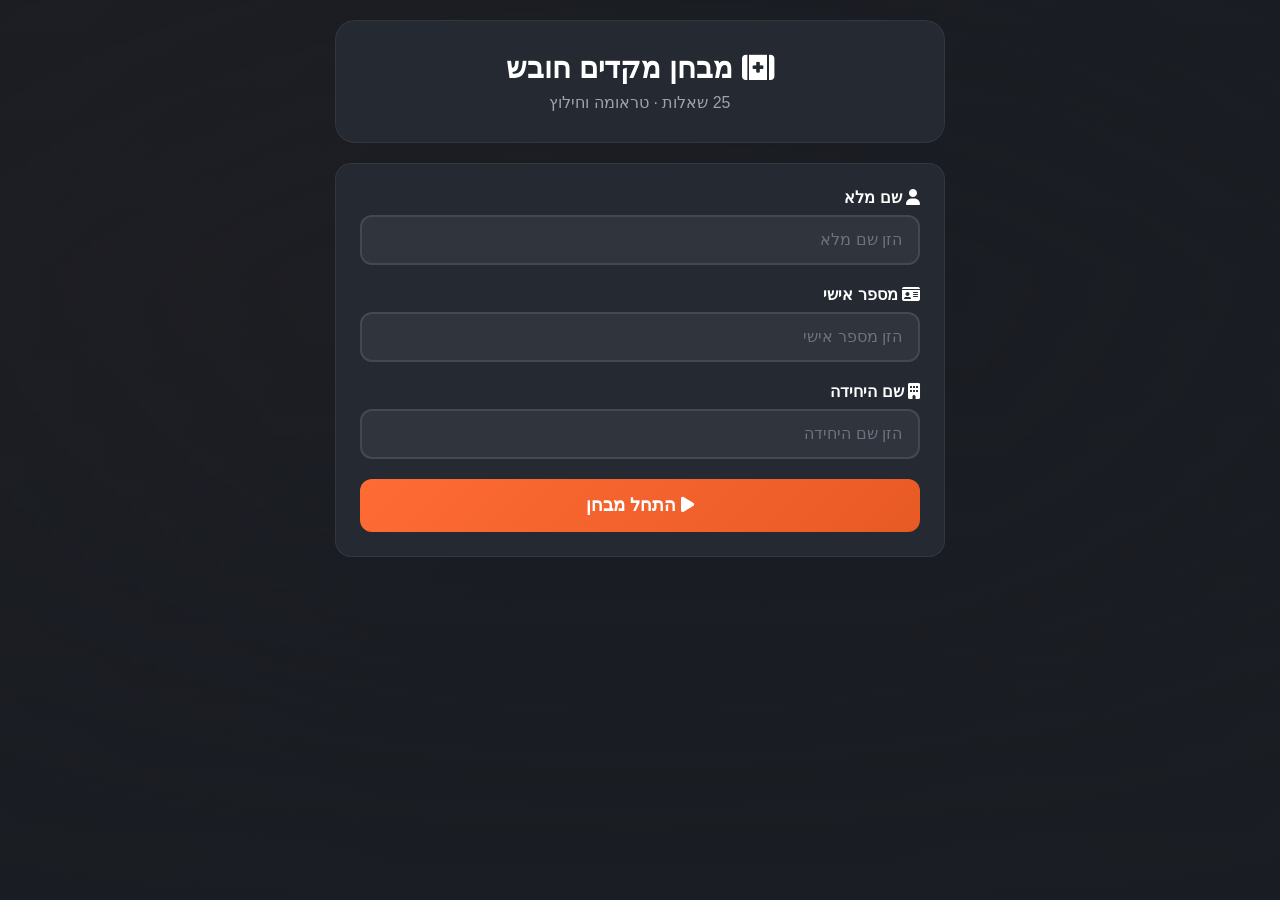
==== commit 209ef65b: "Add files via upload" ====
--- a/exam-hovesh-1.html
+++ b/exam-hovesh-1.html
@@ -27,8 +27,6 @@
     <link rel="stylesheet" href="https://cdnjs.cloudflare.com/ajax/libs/font-awesome/6.4.0/css/all.min.css" crossorigin="anonymous" referrerpolicy="no-referrer">
 
     <!-- Theme System -->
-    <link rel="stylesheet" href="theme.css">
-    <script src="theme.js"></script>
 
     <style>
         :root {
@@ -59,7 +57,7 @@
             color: var(--text-primary);
         }
 
-        .bg-image { position: fixed; inset: 0; background: url('Assets/background.JPEG') center center / cover no-repeat; z-index: 0; }
+        .bg-image { position: fixed; inset: 0; background: url('Assets/background.webp') center center / cover no-repeat; z-index: 0; }
         .bg-overlay { position: fixed; inset: 0; background: linear-gradient(180deg, rgba(26, 29, 35, 0.75) 0%, rgba(26, 29, 35, 0.65) 30%, rgba(26, 29, 35, 0.8) 70%, rgba(26, 29, 35, 0.95) 100%), linear-gradient(135deg, rgba(255, 107, 53, 0.08) 0%, transparent 50%); z-index: 1; }
         .bg-vignette { position: fixed; inset: 0; background: radial-gradient(ellipse at center, transparent 40%, rgba(26, 29, 35, 0.6) 100%); z-index: 2; pointer-events: none; }
 
@@ -375,9 +373,6 @@
             <div class="progress-section">
                 <button class="back-home-btn" id="back-home-btn" onclick="goHome()">
                     <i class="fas fa-home"></i> חזור לתפריט
-                </button>
-                <button class="theme-toggle" id="themeToggle" onclick="ThemeManager.toggle()" title="מצב תצוגה" style="margin-right: auto;">
-                    <i class="fas fa-sun"></i>
                 </button>
                 <div class="progress-info">
                     <div class="progress-text">התקדמות: <span id="progress-num">0/25</span></div>
